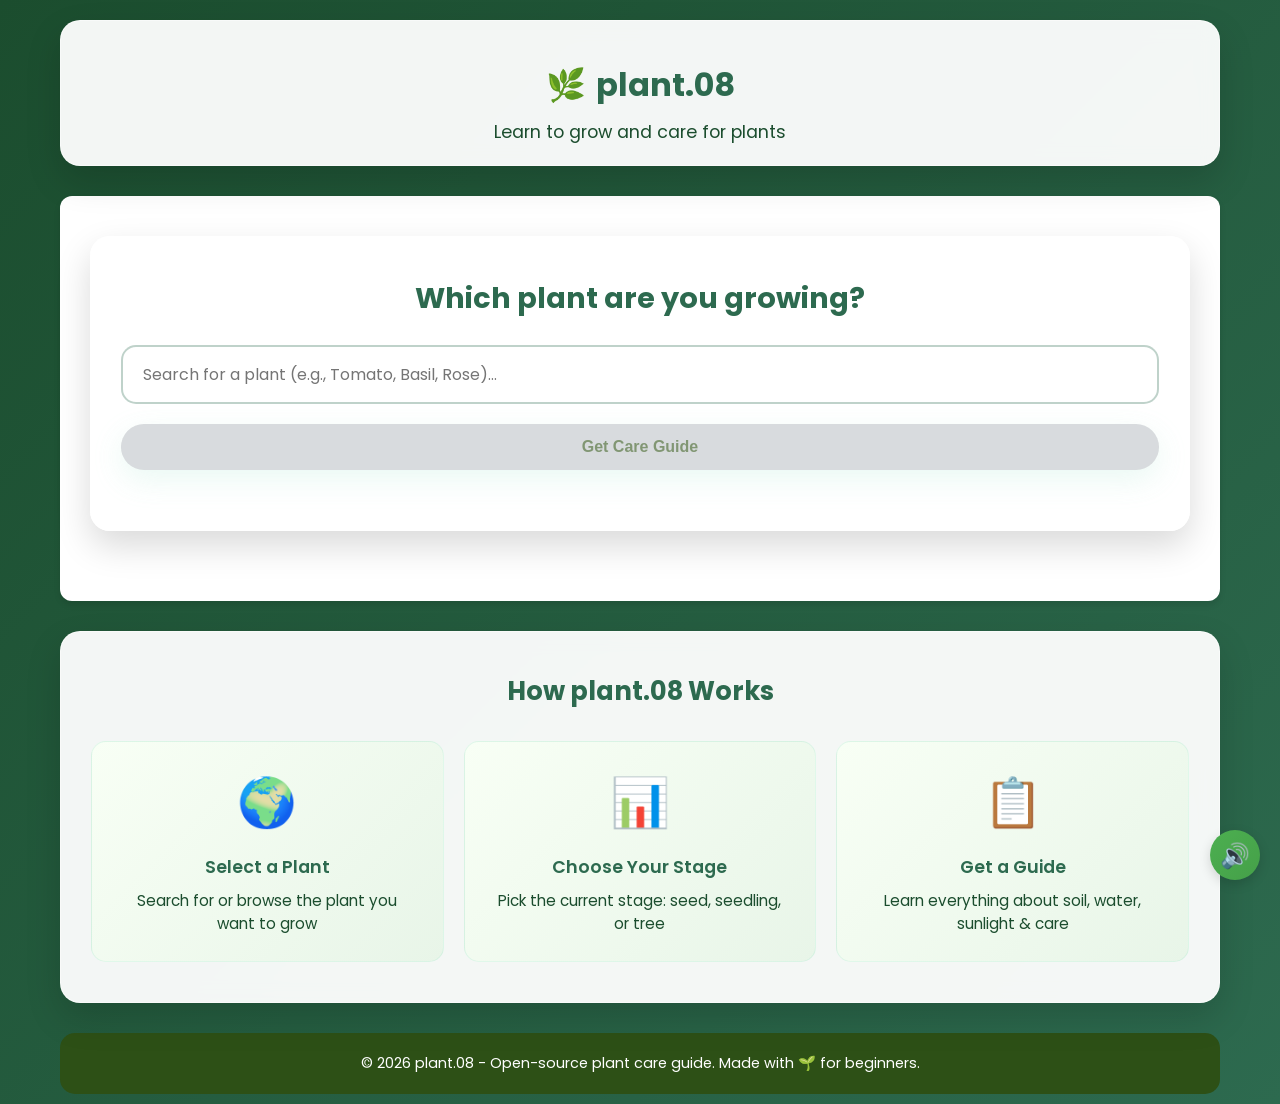
==== browse.html @ 8ceff5a7 "added favicon" ====
<!DOCTYPE html>
<html lang="en">
<head>
    <meta charset="UTF-8">
    <meta name="viewport" content="width=device-width, initial-scale=1.0">
    <title>plant.08 - Learn Plant Care</title>
    <link rel="stylesheet" href="CSS/style.css">
    <link rel="icon" href="plant-08_logo-removebg-preview.png" type="image/x-icon">
    <link href="https://fonts.googleapis.com/css2?family=Poppins:wght@300;400;600;700&display=swap" rel="stylesheet">
</head>
<body>
    <div class="container">
        <!-- Header -->
        <header class="header">
            <div class="logo">
                <div style="font-size: 32px;">🌿</div>
                <span>plant.08</span>
            </div>
            <p class="tagline">Learn to grow and care for plants</p>
        </header>

        <!-- Main Content -->
        <main class="main-content">
            <!-- Search Section -->
            <section class="search-section">
                <h2>Which plant are you growing?</h2>
                
                <!-- Plant Input with Autocomplete -->
                <div class="search-container">
                    <input 
                        type="text" 
                        id="plantSearch" 
                        class="search-input" 
                        placeholder="Search for a plant (e.g., Tomato, Basil, Rose)..."
                        autocomplete="off"
                    >
                    <div id="searchSuggestions" class="search-suggestions"></div>
                </div>

                <!-- Search Button -->
                <button id="selectPlantBtn" class="btn btn-primary" disabled>
                    Get Care Guide
                </button>
            </section>

            <!-- Divider -->
        </main>

        <!-- Features Section -->
        <section class="features">
            <h3>How plant.08 Works</h3>
            <div class="features-grid">
                <div class="feature-card">
                    <div class="feature-icon">🌍</div>
                    <h4>Select a Plant</h4>
                    <p>Search for or browse the plant you want to grow</p>
                </div>
                <div class="feature-card">
                    <div class="feature-icon">📊</div>
                    <h4>Choose Your Stage</h4>
                    <p>Pick the current stage: seed, seedling, or tree</p>
                </div>
                <div class="feature-card">
                    <div class="feature-icon">📋</div>
                    <h4>Get a Guide</h4>
                    <p>Learn everything about soil, water, sunlight & care</p>
                </div>
            </div>
        </section>

        <!-- Footer -->
        <footer class="footer">
            <p>&copy; 2026 plant.08 - Open-source plant care guide. Made with 🌱 for beginners.</p>
        </footer>
    </div>

    <!-- Scripts -->
    <script src="JS/guide-data.js"></script>
    <script src="JS/script.js"></script>
    
    <!-- Sound Effects -->
    <script src="JS/soundManager.js"></script>
</body>
</html>
---- CSS/style.css ----
/* === Global Styles === */
/* === Unified Design Style CSS File ==*/
* {
    margin: 0;
    padding: 0;
    box-sizing: border-box;
}

body {
    font-family: 'Poppins', sans-serif;
    background: linear-gradient(135deg, #1b4d2e 0%, #2d6a4f 100%);
    min-height: 100vh;
    color: #333;
    overflow-x: hidden;
}

.container {
    max-width: 1200px;
    margin: 0 auto;
    padding: 0 20px;
    display: flex;
    flex-direction: column;
    min-height: 100vh;
}

/* === Header === */
.header {
    text-align: center;
    padding: 40px 20px 20px;
    background: rgba(255, 255, 255, 0.95);
    border-radius: 20px;
    box-shadow: 0 15px 35px rgba(0, 0, 0, 0.15);
    margin-bottom: 30px;
    margin-top: 20px;
    backdrop-filter: blur(10px);
    border: 1px solid rgba(255, 255, 255, 0.5);
}

.logo {
    font-size: 2rem;
    color: #2d6a4f;
    margin-bottom: 10px;
    font-weight: 700;
    display: flex;
    align-items: center;
    justify-content: center;
    gap: 10px;
}

.tagline {
    font-size: 1.1em;
    color: #1b4d2e;
    font-weight: 400;
}

/* === Main Content === */
.main-content {
    flex: 1;
    background: white;
    border-radius: 12px;
    padding: 40px 30px;
    box-shadow: 0 4px 6px rgba(0, 0, 0, 0.1);
    margin-bottom: 30px;
}

/* === Search Section === */
.search-section {
    background: rgba(255, 255, 255, 0.95);
    border-radius: 20px;
    padding: 40px 30px;
    box-shadow: 0 15px 35px rgba(0, 0, 0, 0.15);
    margin-bottom: 30px;
    backdrop-filter: blur(10px);
    border: 1px solid rgba(255, 255, 255, 0.5);
}

.search-section h2 {
    font-size: 1.8em;
    color: #2d6a4f;
    margin-bottom: 25px;
    text-align: center;
    font-weight: 700;
}

.search-container {
    position: relative;
    margin-bottom: 20px;
}

.search-input {
    width: 100%;
    padding: 15px 20px;
    font-size: 1em;
    border: 2px solid rgba(45, 106, 79, 0.3);
    border-radius: 15px;
    transition: all 0.3s ease;
    background: white;
    font-family: 'Poppins', sans-serif;
}

.search-input:focus {
    outline: none;
    border-color: #2d6a4f;
    background: white;
    box-shadow: 0 0 0 3px rgba(45, 106, 79, 0.1);
}

/* === Search Suggestions === */
.search-suggestions {
    position: absolute;
    top: 100%;
    left: 0;
    right: 0;
    background: white;
    border: 1px solid rgba(45, 106, 79, 0.2);
    border-top: none;
    border-radius: 0 0 15px 15px;
    max-height: 300px;
    overflow-y: auto;
    display: none;
    z-index: 10;
    box-shadow: 0 10px 25px rgba(0, 0, 0, 0.1);
}

.search-suggestions.active {
    display: block;
}

.suggestion-item {
    padding: 12px 20px;
    cursor: pointer;
    border-bottom: 1px solid #f0f0f0;
    transition: all 0.2s;
    color: #555;
}

.suggestion-item:hover {
    background-color: linear-gradient(135deg, #f8fff5 0%, #e8f5e8 100%);
    color: #2d6a4f;
    padding-left: 25px;
}

.suggestion-item:last-child {
    border-bottom: none;
}

/* === Buttons === */
.btn {
    padding: 14px 36px;
    font-size: 1rem;
    border: none;
    border-radius: 50px;
    cursor: pointer;
    transition: all 0.3s ease;
    font-weight: 600;
    text-decoration: none;
    display: inline-block;
    text-align: center;
}

.btn-primary {
    background: linear-gradient(45deg, #a8e6cf, #dcedc1);
    color: #2d5016;
    width: 100%;
    margin-bottom: 20px;
    box-shadow: 0 10px 30px rgba(168, 230, 207, 0.4);
}

.btn-primary:hover:not(:disabled) {
    transform: translateY(-5px);
    box-shadow: 0 20px 40px rgba(168, 230, 207, 0.6);
}

.btn-primary:disabled {
    background: #bdc3c7;
    cursor: not-allowed;
    opacity: 0.6;
}

.btn-secondary {
    background: linear-gradient(45deg, #2d6a4f, #1b4d2e);
    color: white;
    width: 100%;
    border: 2px solid transparent;
    padding: 25px 0;
    box-shadow: 0 10px 30px rgba(45, 106, 79, 0.3);
}

.btn-secondary:hover {
    transform: translateY(-3px);
    box-shadow: 0 15px 40px rgba(45, 106, 79, 0.5);
}

/* === Divider === */
.divider {
    text-align: center;
    margin: 30px 0;
    position: relative;
    color: rgba(255, 255, 255, 0.6);
    font-weight: 600;
}

.divider::before,
.divider::after {
    content: '';
    position: absolute;
    top: 50%;
    width: 35%;
    height: 1px;
    background: rgba(255, 255, 255, 0.3);
}

.divider::before {
    left: 0;
}

.divider::after {
    right: 0;
}

/* === Explore Section === */
.explore-section {
    background: rgba(255, 255, 255, 0.95);
    border-radius: 20px;
    padding: 40px 30px;
    box-shadow: 0 15px 35px rgba(0, 0, 0, 0.15);
    margin-bottom: 30px;
    backdrop-filter: blur(10px);
    border: 1px solid rgba(255, 255, 255, 0.5);
}

.explore-section h2 {
    font-size: 1.8em;
    color: #2d6a4f;
    margin-bottom: 12px;
    font-weight: 700;
}

.explore-section p {
    font-size: 1em;
    color: #1b4d2e;
    margin-bottom: 20px;
    font-weight: 400;
}

/* === Features Section === */
.features {
    background: rgba(255, 255, 255, 0.95);
    border-radius: 20px;
    padding: 40px 30px;
    box-shadow: 0 15px 35px rgba(0, 0, 0, 0.15);
    margin-bottom: 30px;
    backdrop-filter: blur(10px);
    border: 1px solid rgba(255, 255, 255, 0.5);
}

.features h3 {
    font-size: 1.6em;
    color: #2d6a4f;
    text-align: center;
    margin-bottom: 30px;
    font-weight: 700;
}

.features-grid {
    display: grid;
    grid-template-columns: repeat(auto-fit, minmax(220px, 1fr));
    gap: 20px;
}

.feature-card {
    background: linear-gradient(135deg, #f8fff5 0%, #e8f5e8 100%);
    padding: 25px;
    border-radius: 15px;
    text-align: center;
    border: 1px solid rgba(168, 230, 207, 0.3);
    transition: all 0.3s ease;
}

.feature-card:hover {
    transform: translateY(-5px);
    box-shadow: 0 10px 30px rgba(82, 183, 136, 0.2);
    border-color: #52b788;
}

.feature-icon {
    font-size: 3em;
    margin-bottom: 15px;
}

.feature-card h4 {
    font-size: 1.1em;
    color: #2d6a4f;
    margin-bottom: 10px;
    font-weight: 600;
}

.feature-card p {
    font-size: 0.95em;
    color: #1b4d2e;
    line-height: 1.5;
}

/* === Footer === */
.footer {
    text-align: center;
    padding: 20px;
    color: white;
    font-size: 0.9em;
    margin-top: auto;
    background: #2d5016;
    border-radius: 15px;
    margin-bottom: 10px;
}

/* === Responsive Design === */
@media (max-width: 600px) {
    .main-content {
        padding: 25px 15px;
    }

    .logo {
        font-size: 2em;
    }

    .search-section h2,
    .explore-section h2,
    .features h3 {
        font-size: 1.4em;
    }

    .features-grid {
        grid-template-columns: 1fr;
    }

    .container {
        padding: 10px;
    }
} /* === Style CSS File End ===*/
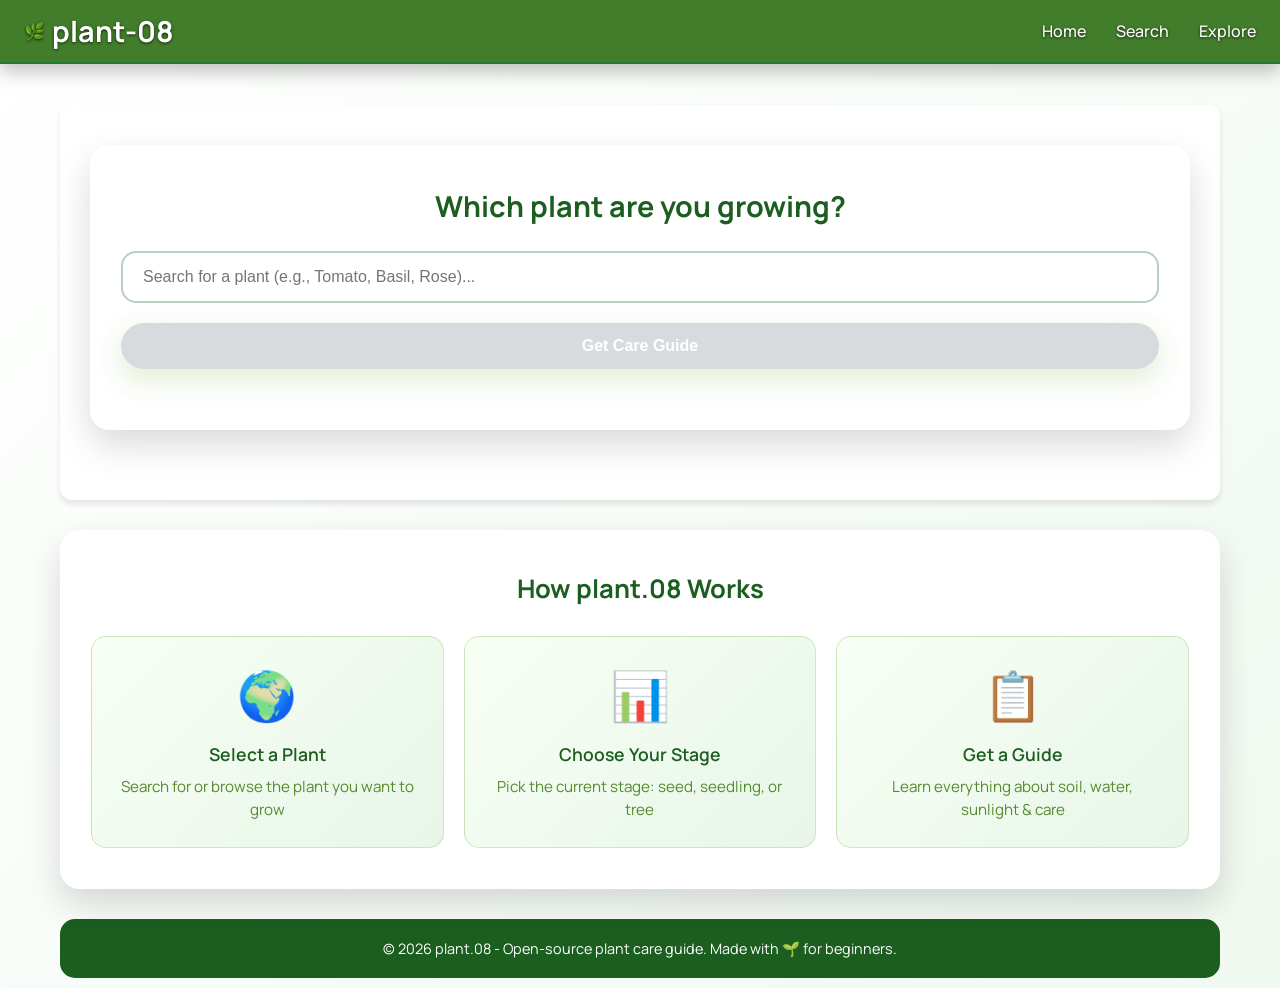
==== commit 88b2f95c: "added scroll header to all the pages" ====
--- a/browse.html
+++ b/browse.html
@@ -5,18 +5,28 @@
     <meta name="viewport" content="width=device-width, initial-scale=1.0">
     <title>plant.08 - Learn Plant Care</title>
     <link rel="stylesheet" href="CSS/style.css">
+
+    <link href="https://fonts.googleapis.com/css2?family=Manrope:wght@300;400;500;600;700;800&display=swap" rel="stylesheet">
     <link rel="icon" href="plant-08_logo-removebg-preview.png" type="image/x-icon">
-    <link href="https://fonts.googleapis.com/css2?family=Poppins:wght@300;400;600;700&display=swap" rel="stylesheet">
 </head>
 <body>
     <div class="container">
         <!-- Header -->
         <header class="header">
             <div class="logo">
-                <div style="font-size: 32px;">🌿</div>
-                <span>plant.08</span>
+                <div class="leaf-icon">🌿</div>
+                <h1>plant-08</h1>
             </div>
-            <p class="tagline">Learn to grow and care for plants</p>
+            <nav class="nav">
+                <a href="index.html">Home</a>
+                <a href="browse.html">Search</a>
+                <a href="explore.html">Explore</a>
+            </nav>
+        </header>
+
+        <!-- Scroll Header -->
+        <header class="scroll-header">
+            <div class="scroll-left">Browse</div>
         </header>
 
         <!-- Main Content -->
@@ -77,8 +87,7 @@
     <!-- Scripts -->
     <script src="JS/guide-data.js"></script>
     <script src="JS/script.js"></script>
+    <script src="JS/browse.js"></script>
     
-    <!-- Sound Effects -->
-    <script src="JS/soundManager.js"></script>
 </body>
 </html>
--- a/CSS/style.css
+++ b/CSS/style.css
@@ -7,11 +7,12 @@
 }
 
 body {
-    font-family: 'Poppins', sans-serif;
-    background: linear-gradient(135deg, #1b4d2e 0%, #2d6a4f 100%);
+    font-family: 'Manrope', 'Poppins', sans-serif;
+    background: linear-gradient(135deg, #ffffff 0%, #f0f9f0 100%);
     min-height: 100vh;
-    color: #333;
+    color: #2C3E1F;
     overflow-x: hidden;
+    padding-top: 85px;
 }
 
 .container {
@@ -21,36 +22,125 @@
     display: flex;
     flex-direction: column;
     min-height: 100vh;
+    padding-top: 20px;
 }
 
 /* === Header === */
 .header {
-    text-align: center;
-    padding: 40px 20px 20px;
-    background: rgba(255, 255, 255, 0.95);
-    border-radius: 20px;
-    box-shadow: 0 15px 35px rgba(0, 0, 0, 0.15);
-    margin-bottom: 30px;
-    margin-top: 20px;
+    position: fixed;
+    top: 0;
+    left: 0;
+    width: 100%;
+    z-index: 2000;
+    padding: 10.8px 24px;
+    background: #427D2B;
+    color: #ffffff;
+    border-radius: 0;
+    box-shadow: 0 8px 18px rgba(0, 0, 0, 0.24);
+    text-shadow: 0 1px 3px rgba(0,0,0,0.7);
+    margin-bottom: 0;
+    margin-top: 0;
     backdrop-filter: blur(10px);
-    border: 1px solid rgba(255, 255, 255, 0.5);
+    border-bottom: 2px solid #0276447b;
+    display: flex;
+    justify-content: space-between;
+    align-items: center;
+    min-height: 48px;
 }
 
 .logo {
-    font-size: 2rem;
-    color: #2d6a4f;
-    margin-bottom: 10px;
+    font-size: 0.9rem;
+    color: #ffffff;
+    margin-bottom: 0;
     font-weight: 700;
     display: flex;
     align-items: center;
-    justify-content: center;
-    gap: 10px;
+    justify-content: flex-start;
+    gap: 7.2px;
+}
+
+.logo h1 {
+    margin: 0;
+    padding: 0;
+    color: #ffffff;
+}
+
+.nav {
+    display: flex;
+    gap: 30px;
+    align-items: center;
+}
+
+.nav a {
+    color: #ffffff;
+    text-decoration: none;
+    font-weight: 500;
+    transition: all 0.3s ease;
+    position: relative;
+    font-size: 1rem;
+}
+
+.nav a:hover {
+    color: #a8e6cf;
+    transform: translateY(-2px);
+}
+
+.nav a::after {
+    content: '';
+    position: absolute;
+    width: 0;
+    height: 2px;
+    bottom: -5px;
+    left: 0;
+    background: #a8e6cf;
+    transition: width 0.3s ease;
+}
+
+.nav a:hover::after {
+    width: 100%;
+}
+
+.leaf-icon {
+    font-size: 16.8px;
 }
 
 .tagline {
     font-size: 1.1em;
-    color: #1b4d2e;
+    color: #ffffff;
     font-weight: 400;
+}
+
+
+/* === Scroll Header === */
+.scroll-header {
+    position: fixed;
+    top: 0;
+    left: 0;
+    width: 100%;
+    padding: 10px 20px;
+    background: rgba(255, 255, 255, 0.7);
+    color: #1b5e20;
+    backdrop-filter: blur(10px);
+    -webkit-backdrop-filter: blur(10px);
+    z-index: 1000;
+    opacity: 0;
+    transform: translateY(-100%);
+    transition: all 0.3s ease;
+    display: flex;
+    justify-content: space-between;
+    align-items: center;
+    box-shadow: 0 2px 10px rgba(0, 0, 0, 0.1);
+}
+
+.scroll-header.visible {
+    opacity: 1;
+    transform: translateY(0);
+}
+
+.scroll-left, .scroll-right, .scroll-header h1 {
+    font-size: 1.5em;
+    font-weight: 700;
+    color: #1b5e20;
 }
 
 /* === Main Content === */
@@ -76,7 +166,7 @@
 
 .search-section h2 {
     font-size: 1.8em;
-    color: #2d6a4f;
+    color: #1B5E20;
     margin-bottom: 25px;
     text-align: center;
     font-weight: 700;
@@ -91,7 +181,7 @@
     width: 100%;
     padding: 15px 20px;
     font-size: 1em;
-    border: 2px solid rgba(45, 106, 79, 0.3);
+    border: 2px solid rgba(27, 94, 32, 0.3);
     border-radius: 15px;
     transition: all 0.3s ease;
     background: white;
@@ -100,9 +190,9 @@
 
 .search-input:focus {
     outline: none;
-    border-color: #2d6a4f;
+    border-color: #1B5E20;
     background: white;
-    box-shadow: 0 0 0 3px rgba(45, 106, 79, 0.1);
+    box-shadow: 0 0 0 3px rgba(27, 94, 32, 0.1);
 }
 
 /* === Search Suggestions === */
@@ -112,7 +202,7 @@
     left: 0;
     right: 0;
     background: white;
-    border: 1px solid rgba(45, 106, 79, 0.2);
+    border: 1px solid rgba(27, 94, 32, 0.2);
     border-top: none;
     border-radius: 0 0 15px 15px;
     max-height: 300px;
@@ -136,7 +226,7 @@
 
 .suggestion-item:hover {
     background-color: linear-gradient(135deg, #f8fff5 0%, #e8f5e8 100%);
-    color: #2d6a4f;
+    color: #558B2F;
     padding-left: 25px;
 }
 
@@ -159,16 +249,16 @@
 }
 
 .btn-primary {
-    background: linear-gradient(45deg, #a8e6cf, #dcedc1);
-    color: #2d5016;
+    background: linear-gradient(45deg, #7CB342, #558B2F);
+    color: white;
     width: 100%;
     margin-bottom: 20px;
-    box-shadow: 0 10px 30px rgba(168, 230, 207, 0.4);
+    box-shadow: 0 10px 30px rgba(123, 179, 66, 0.4);
 }
 
 .btn-primary:hover:not(:disabled) {
     transform: translateY(-5px);
-    box-shadow: 0 20px 40px rgba(168, 230, 207, 0.6);
+    box-shadow: 0 20px 40px rgba(123, 179, 66, 0.6);
 }
 
 .btn-primary:disabled {
@@ -178,17 +268,17 @@
 }
 
 .btn-secondary {
-    background: linear-gradient(45deg, #2d6a4f, #1b4d2e);
+    background: linear-gradient(45deg, #558B2F, #1B5E20);
     color: white;
     width: 100%;
     border: 2px solid transparent;
     padding: 25px 0;
-    box-shadow: 0 10px 30px rgba(45, 106, 79, 0.3);
+    box-shadow: 0 10px 30px rgba(27, 94, 32, 0.3);
 }
 
 .btn-secondary:hover {
     transform: translateY(-3px);
-    box-shadow: 0 15px 40px rgba(45, 106, 79, 0.5);
+    box-shadow: 0 15px 40px rgba(27, 94, 32, 0.5);
 }
 
 /* === Divider === */
@@ -231,14 +321,14 @@
 
 .explore-section h2 {
     font-size: 1.8em;
-    color: #2d6a4f;
+    color: #1B5E20;
     margin-bottom: 12px;
     font-weight: 700;
 }
 
 .explore-section p {
     font-size: 1em;
-    color: #1b4d2e;
+    color: #558B2F;
     margin-bottom: 20px;
     font-weight: 400;
 }
@@ -256,7 +346,7 @@
 
 .features h3 {
     font-size: 1.6em;
-    color: #2d6a4f;
+    color: #1B5E20;
     text-align: center;
     margin-bottom: 30px;
     font-weight: 700;
@@ -273,14 +363,14 @@
     padding: 25px;
     border-radius: 15px;
     text-align: center;
-    border: 1px solid rgba(168, 230, 207, 0.3);
+    border: 1px solid rgba(123, 179, 66, 0.3);
     transition: all 0.3s ease;
 }
 
 .feature-card:hover {
     transform: translateY(-5px);
-    box-shadow: 0 10px 30px rgba(82, 183, 136, 0.2);
-    border-color: #52b788;
+    box-shadow: 0 10px 30px rgba(123, 179, 66, 0.2);
+    border-color: #7CB342;
 }
 
 .feature-icon {
@@ -290,14 +380,14 @@
 
 .feature-card h4 {
     font-size: 1.1em;
-    color: #2d6a4f;
+    color: #1B5E20;
     margin-bottom: 10px;
     font-weight: 600;
 }
 
 .feature-card p {
     font-size: 0.95em;
-    color: #1b4d2e;
+    color: #558B2F;
     line-height: 1.5;
 }
 
@@ -308,32 +398,256 @@
     color: white;
     font-size: 0.9em;
     margin-top: auto;
-    background: #2d5016;
+    background: #1B5E20;
     border-radius: 15px;
     margin-bottom: 10px;
 }
 
 /* === Responsive Design === */
-@media (max-width: 600px) {
+@media (max-width: 768px) {
+    .container {
+        padding: 0 15px;
+        margin: 0 auto;
+    }
+
+    .header {
+        padding: 12px 9px;
+        margin: 9px 0;
+        text-align: center;
+    }
+
+    .logo {
+        font-size: 1.08rem;
+        margin-bottom: 4.8px;
+    }
+
+    .tagline {
+        font-size: 0.6em;
+    }
+
     .main-content {
-        padding: 25px 15px;
+        padding: 25px 20px;
+        margin-bottom: 20px;
+    }
+
+    .search-section {
+        padding: 25px 20px;
+        margin-bottom: 20px;
+    }
+
+    .search-section h2 {
+        font-size: 1.5em;
+        margin-bottom: 20px;
+    }
+
+    .search-container {
+        margin-bottom: 15px;
+    }
+
+    .search-input {
+        padding: 12px 18px;
+        font-size: 0.95em;
+    }
+
+    .search-suggestions {
+        max-height: 250px;
+    }
+
+    .suggestion-item {
+        padding: 10px 18px;
+        font-size: 0.9em;
+    }
+
+    .btn {
+        padding: 12px 30px;
+        font-size: 0.95em;
+    }
+
+    .btn-primary,
+    .btn-secondary {
+        width: 100%;
+        margin-bottom: 15px;
+    }
+
+    .divider {
+        font-size: 0.9em;
+        margin: 25px 0;
+    }
+
+    .divider::before,
+    .divider::after {
+        width: 30%;
+    }
+
+    .explore-section {
+        padding: 25px 20px;
+        margin-bottom: 20px;
+    }
+
+    .explore-section h2 {
+        font-size: 1.5em;
+        margin-bottom: 10px;
+    }
+
+    .explore-section p {
+        font-size: 0.95em;
+        margin-bottom: 15px;
+    }
+
+    .features {
+        padding: 25px 20px;
+        margin-bottom: 20px;
+    }
+
+    .features h3 {
+        font-size: 1.4em;
+        margin-bottom: 20px;
+    }
+
+    .features-grid {
+        grid-template-columns: 1fr;
+        gap: 15px;
+    }
+
+    .feature-card {
+        padding: 20px;
+    }
+
+    .feature-icon {
+        font-size: 2.5em;
+        margin-bottom: 12px;
+    }
+
+    .feature-card h4 {
+        font-size: 1em;
+        margin-bottom: 8px;
+    }
+
+    .feature-card p {
+        font-size: 0.9em;
+    }
+
+    .footer {
+        padding: 15px;
+        font-size: 0.85em;
+        margin-bottom: 5px;
+    }
+}
+
+@media (max-width: 480px) {
+    .container {
+        padding: 0 10px;
+    }
+
+    .header {
+        padding: 9px 6px;
+        margin: 6px 0;
     }
 
     .logo {
-        font-size: 2em;
+        font-size: 0.96rem;
+    }
+
+    .tagline {
+        font-size: 0.54em;
+    }
+
+    .main-content,
+    .search-section,
+    .explore-section,
+    .features {
+        padding: 20px 15px;
+        border-radius: 15px;
     }
 
     .search-section h2,
     .explore-section h2,
     .features h3 {
-        font-size: 1.4em;
-    }
-
-    .features-grid {
-        grid-template-columns: 1fr;
-    }
-
+        font-size: 1.3em;
+    }
+
+    .search-input {
+        padding: 10px 15px;
+        font-size: 0.9em;
+    }
+
+    .btn {
+        padding: 10px 25px;
+        font-size: 0.9em;
+    }
+
+    .feature-card {
+        padding: 15px;
+    }
+
+    .feature-icon {
+        font-size: 2em;
+    }
+
+/* === Mobile Enhancements === */
+/* Touch-friendly interactions */
+@media (max-width: 768px) {
+    * {
+        -webkit-tap-highlight-color: rgba(82, 183, 136, 0.1);
+    }
+
+    /* Improve button touch targets */
+    .btn, .btn-primary, .btn-secondary, .plant-btn, .btn-stage, .cta-primary, .cta-secondary {
+        min-height: 44px;
+        min-width: 44px;
+        display: flex;
+        align-items: center;
+        justify-content: center;
+    }
+
+    /* Better text selection on mobile */
+    body {
+        -webkit-text-size-adjust: 100%;
+        -ms-text-size-adjust: 100%;
+    }
+
+    /* Prevent horizontal scroll */
+    html, body {
+        overflow-x: hidden;
+        width: 100%;
+    }
+
+    /* Improve form inputs */
+    input, select, textarea {
+        font-size: 16px; /* Prevents zoom on iOS */
+    }
+
+    /* Better spacing for mobile */
     .container {
-        padding: 10px;
-    }
-} /* === Style CSS File End ===*/+        padding-left: 15px;
+        padding-right: 15px;
+    }
+}
+
+/* Additional mobile optimizations */
+@media (max-width: 480px) {
+    /* Reduce motion for better performance on low-end devices */
+    *, *::before, *::after {
+        animation-duration: 0.2s !important;
+        animation-delay: 0s !important;
+        transition-duration: 0.2s !important;
+    }
+
+    /* Optimize for small screens */
+    .container {
+        padding-left: 10px;
+        padding-right: 10px;
+    }
+
+    /* Better readability */
+    body {
+        font-size: 14px;
+        line-height: 1.5;
+    }
+
+    /* Optimize images and icons */
+    .feature-icon, .care-icon, .stage-icon, .plant-icon {
+        image-rendering: -webkit-optimize-contrast;
+    }
+} 
+}
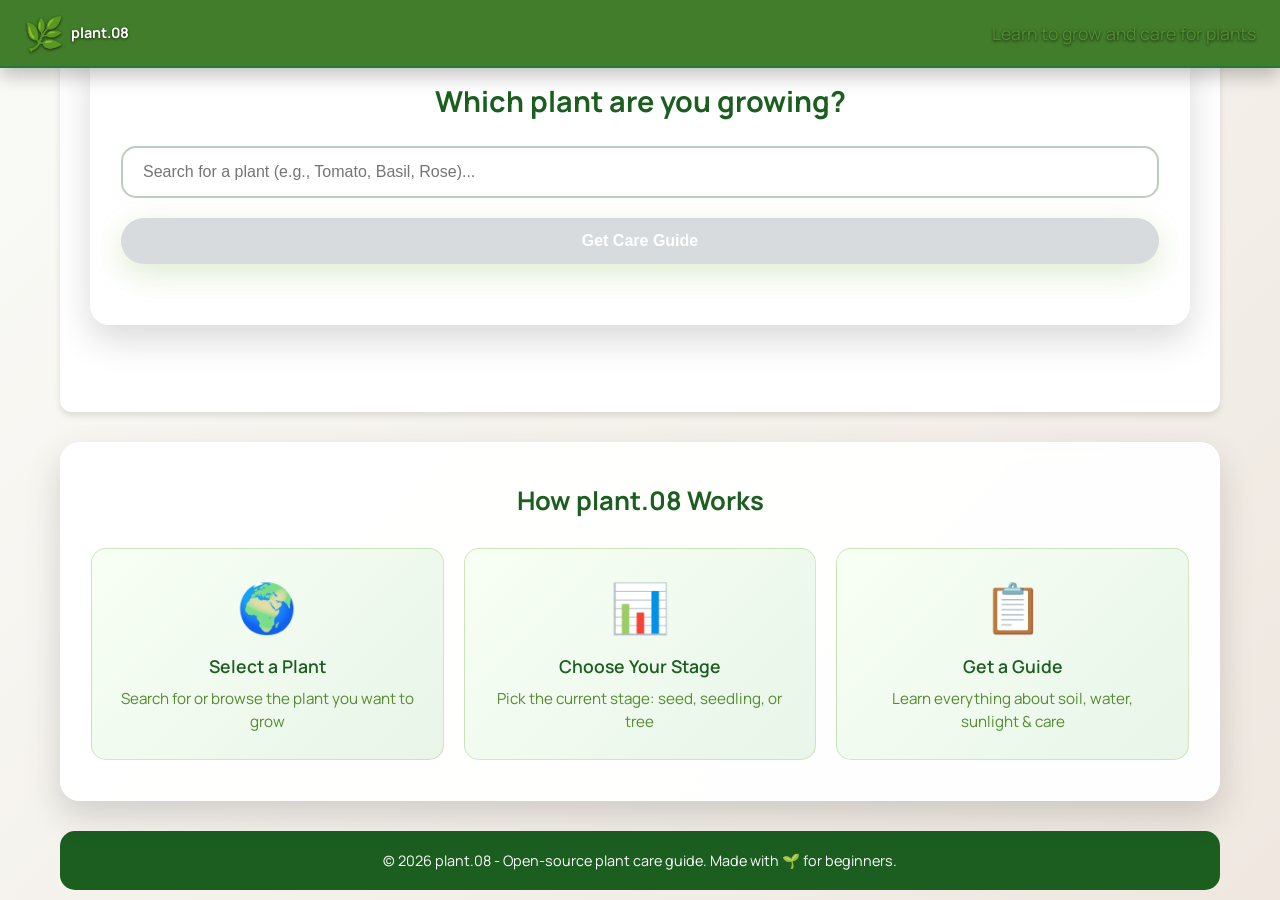
==== commit 89a57a97: "fixed different fonts error" ====
--- a/browse.html
+++ b/browse.html
@@ -5,23 +5,18 @@
     <meta name="viewport" content="width=device-width, initial-scale=1.0">
     <title>plant.08 - Learn Plant Care</title>
     <link rel="stylesheet" href="CSS/style.css">
-
-    <link href="https://fonts.googleapis.com/css2?family=Manrope:wght@300;400;500;600;700;800&display=swap" rel="stylesheet">
-    <link rel="icon" href="plant-08_logo-removebg-preview.png" type="image/x-icon">
+    <link href="https://fonts.googleapis.com/css2?family=Manrope:wght@300;400;500;600;700;800&family=Playfair+Display:wght@400;700&display=swap" rel="stylesheet">
+    <!-- <link href="https://fonts.googleapis.com/css2?family=Poppins:wght@300;400;600;700&family=Playfair+Display:wght@700&display=swap" rel="stylesheet"> -->
 </head>
 <body>
     <div class="container">
         <!-- Header -->
         <header class="header">
             <div class="logo">
-                <div class="leaf-icon">🌿</div>
-                <h1>plant-08</h1>
+                <div style="font-size: 32px;">🌿</div>
+                <span>plant.08</span>
             </div>
-            <nav class="nav">
-                <a href="index.html">Home</a>
-                <a href="browse.html">Search</a>
-                <a href="explore.html">Explore</a>
-            </nav>
+            <p class="tagline">Learn to grow and care for plants</p>
         </header>
 
         <!-- Scroll Header -->
--- a/CSS/style.css
+++ b/CSS/style.css
@@ -7,12 +7,11 @@
 }
 
 body {
-    font-family: 'Manrope', 'Poppins', sans-serif;
-    background: linear-gradient(135deg, #ffffff 0%, #f0f9f0 100%);
+    font-family: 'Manrope', sans-serif;
+    background: linear-gradient(135deg, #FAFBF7 0%, #EFE7E0 100%);
     min-height: 100vh;
     color: #2C3E1F;
     overflow-x: hidden;
-    padding-top: 85px;
 }
 
 .container {
@@ -22,7 +21,6 @@
     display: flex;
     flex-direction: column;
     min-height: 100vh;
-    padding-top: 20px;
 }
 
 /* === Header === */
@@ -106,7 +104,7 @@
 
 .tagline {
     font-size: 1.1em;
-    color: #ffffff;
+    color: #558B2F;
     font-weight: 400;
 }
 
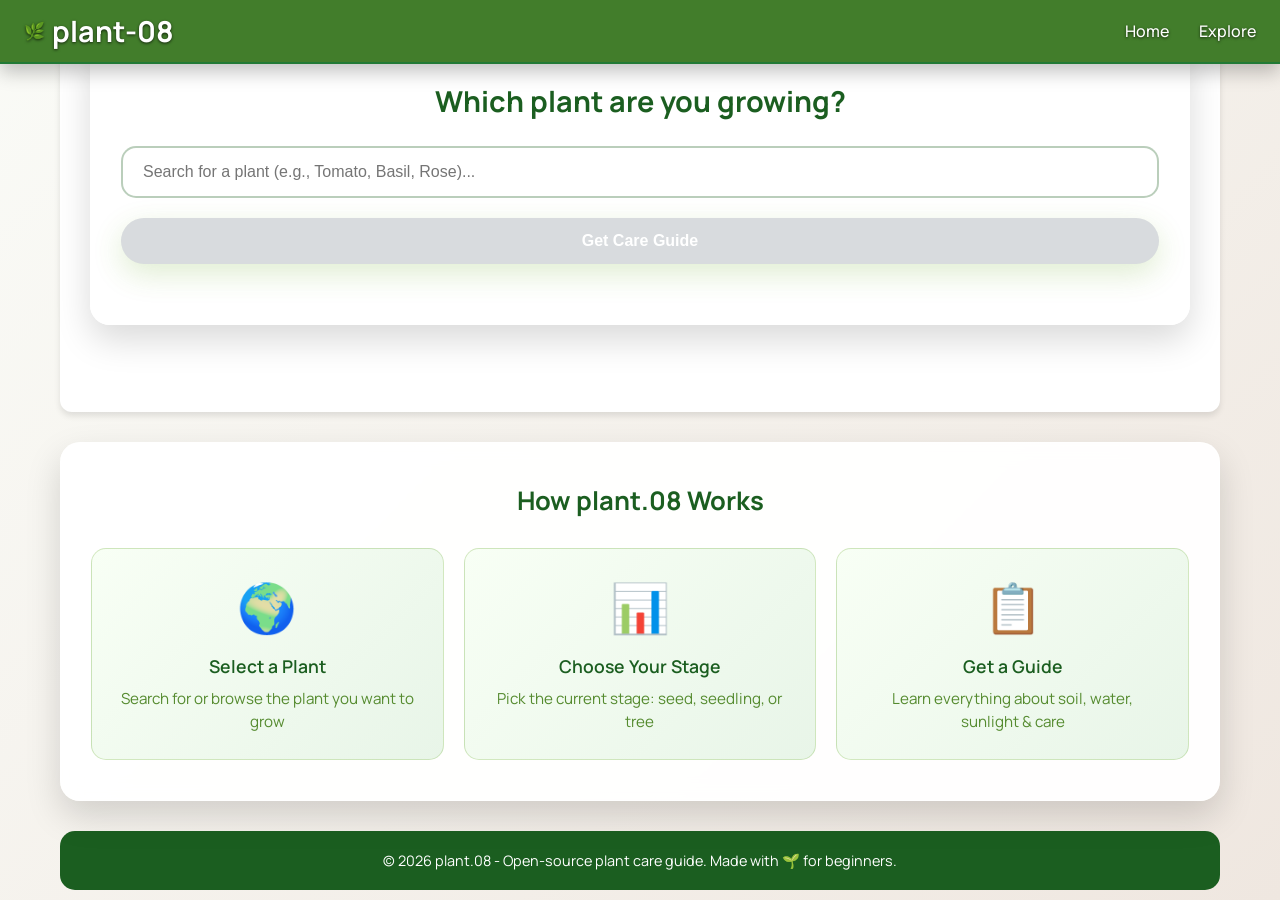
==== commit c36c56a9: "header bugs fixed" ====
--- a/browse.html
+++ b/browse.html
@@ -13,10 +13,14 @@
         <!-- Header -->
         <header class="header">
             <div class="logo">
-                <div style="font-size: 32px;">🌿</div>
-                <span>plant.08</span>
+                <div class="leaf-icon">🌿</div>
+                <h1>plant-08</h1>
             </div>
-            <p class="tagline">Learn to grow and care for plants</p>
+            <nav class="nav">
+                <a href="index.html">Home</a>
+                <!-- <a href="browse.html">Search</a> -->
+                <a href="explore.html">Explore</a>
+            </nav>
         </header>
 
         <!-- Scroll Header -->
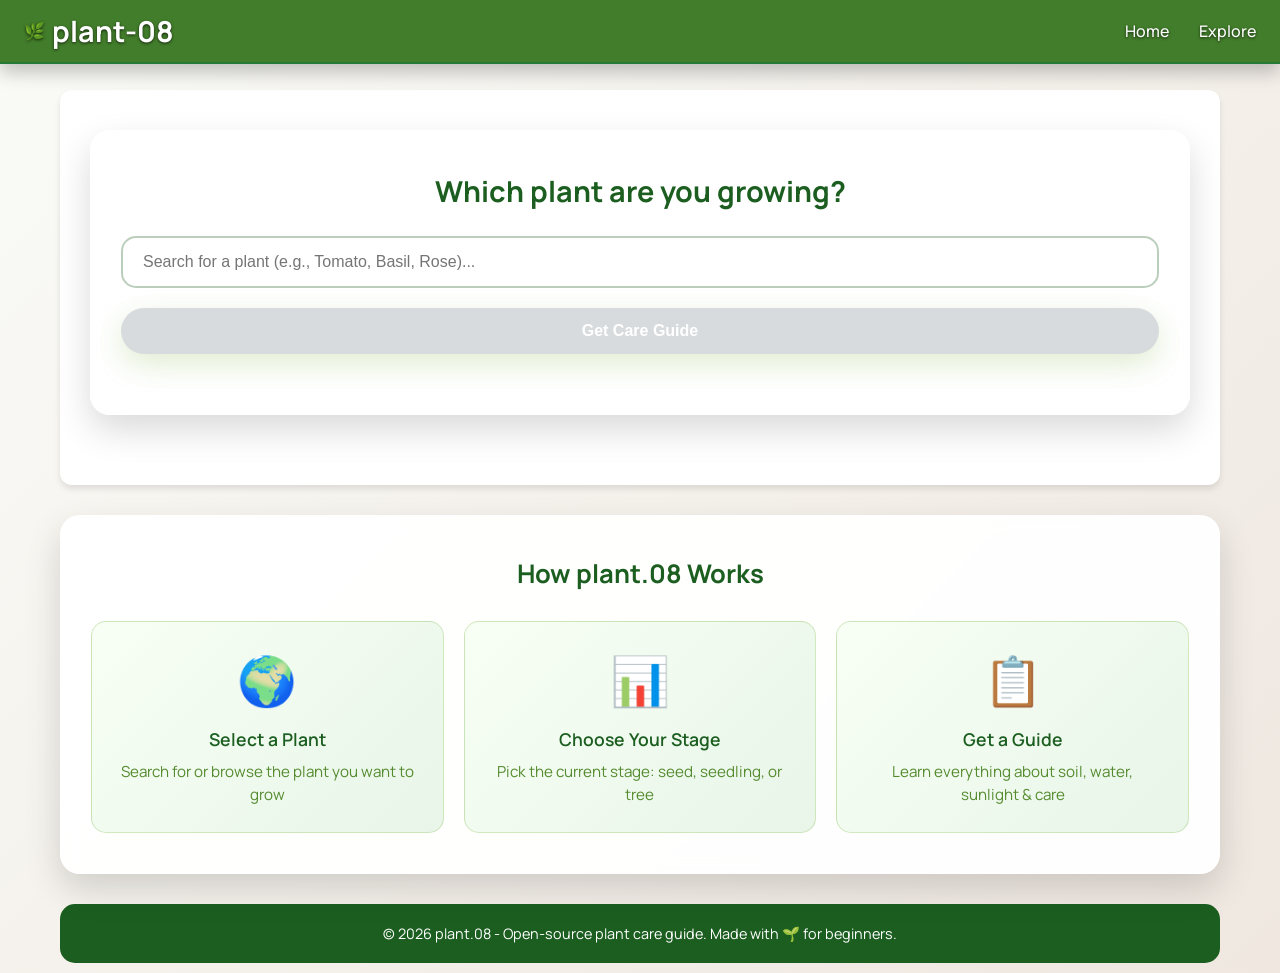
==== commit b4432710: "minor fixes" ====
--- a/browse.html
+++ b/browse.html
@@ -5,6 +5,7 @@
     <meta name="viewport" content="width=device-width, initial-scale=1.0">
     <title>plant.08 - Learn Plant Care</title>
     <link rel="stylesheet" href="CSS/style.css">
+    <link rel="icon" href="plant-08_logo-removebg-preview.png" type="image/x-icon">
     <link href="https://fonts.googleapis.com/css2?family=Manrope:wght@300;400;500;600;700;800&family=Playfair+Display:wght@400;700&display=swap" rel="stylesheet">
     <!-- <link href="https://fonts.googleapis.com/css2?family=Poppins:wght@300;400;600;700&family=Playfair+Display:wght@700&display=swap" rel="stylesheet"> -->
 </head>
--- a/CSS/style.css
+++ b/CSS/style.css
@@ -148,6 +148,7 @@
     border-radius: 12px;
     padding: 40px 30px;
     box-shadow: 0 4px 6px rgba(0, 0, 0, 0.1);
+    margin-top: 90px;
     margin-bottom: 30px;
 }
 
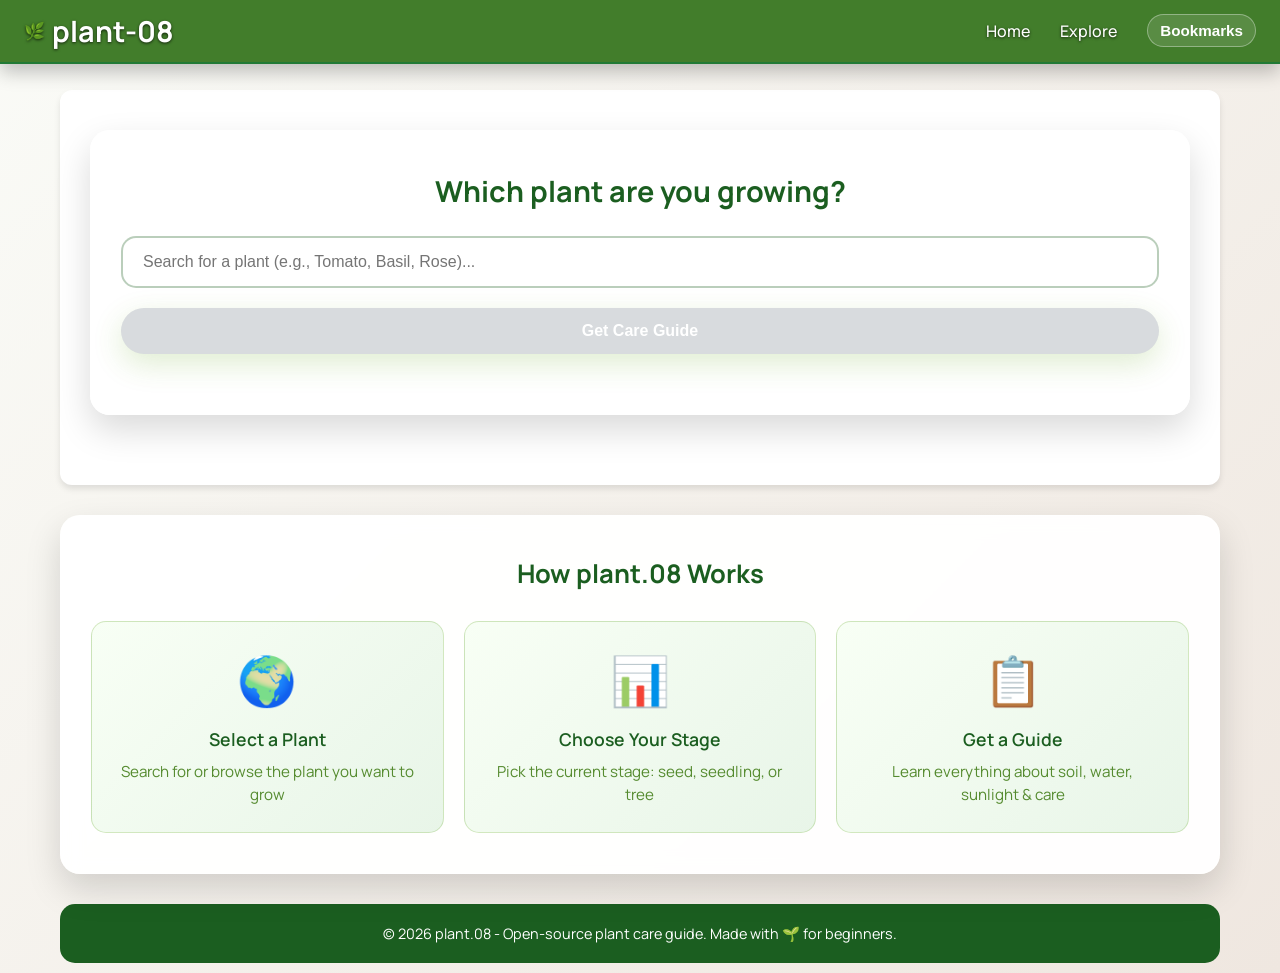
==== commit 4330c8c4: "Merge pull request #24 from vedansh-peepre/demo-day-task-1 Add bookmarks overlay and header access a" ====
--- a/browse.html
+++ b/browse.html
@@ -17,12 +17,17 @@
                 <div class="leaf-icon">🌿</div>
                 <h1>plant-08</h1>
             </div>
-            <nav class="nav">
-                <a href="index.html">Home</a>
-                <!-- <a href="browse.html">Search</a> -->
-                <a href="explore.html">Explore</a>
-            </nav>
-        </header>
+            <button class="nav-toggle" type="button" aria-label="Open navigation" aria-controls="primaryNav" aria-expanded="false">
+                <span class="nav-toggle-bar"></span>
+            </button>
+            <nav class="nav" id="primaryNav">
+                <a href="index.html">Home</a>
+                <!-- <a href="browse.html">Search</a> -->
+                <a href="explore.html">Explore</a>
+                <button class="bookmarks-open-btn" type="button">Bookmarks</button>
+            </nav>
+        </header>
+        <div class="nav-backdrop" data-nav-backdrop></div>
 
         <!-- Scroll Header -->
         <header class="scroll-header">
@@ -85,9 +90,11 @@
     </div>
 
     <!-- Scripts -->
-    <script src="JS/guide-data.js"></script>
-    <script src="JS/script.js"></script>
-    <script src="JS/browse.js"></script>
-    
-</body>
-</html>
+    <script src="JS/guide-data.js"></script>
+    <script src="JS/script.js"></script>
+    <script src="JS/browse.js"></script>
+    <script src="JS/bookmarks.js"></script>
+    <script src="JS/nav.js"></script>
+    
+</body>
+</html>
--- a/CSS/style.css
+++ b/CSS/style.css
@@ -69,10 +69,10 @@
     align-items: center;
 }
 
-.nav a {
-    color: #ffffff;
-    text-decoration: none;
-    font-weight: 500;
+.nav a {
+    color: #ffffff;
+    text-decoration: none;
+    font-weight: 500;
     transition: all 0.3s ease;
     position: relative;
     font-size: 1rem;
@@ -83,10 +83,10 @@
     transform: translateY(-2px);
 }
 
-.nav a::after {
-    content: '';
-    position: absolute;
-    width: 0;
+.nav a::after {
+    content: '';
+    position: absolute;
+    width: 0;
     height: 2px;
     bottom: -5px;
     left: 0;
@@ -94,13 +94,231 @@
     transition: width 0.3s ease;
 }
 
-.nav a:hover::after {
-    width: 100%;
-}
-
-.leaf-icon {
-    font-size: 16.8px;
-}
+.nav a:hover::after {
+    width: 100%;
+}
+
+.bookmarks-open-btn {
+    color: #ffffff;
+    background: rgba(255, 255, 255, 0.12);
+    border: 1px solid rgba(255, 255, 255, 0.35);
+    border-radius: 999px;
+    padding: 7px 12px;
+    font-weight: 600;
+    font-size: 0.95rem;
+    cursor: pointer;
+    transition: all 0.25s ease;
+}
+
+.bookmarks-open-btn:hover {
+    background: rgba(255, 255, 255, 0.2);
+    transform: translateY(-1px);
+}
+
+.scroll-header .bookmarks-open-btn-scroll {
+    margin-left: auto;
+    background: rgba(27, 94, 32, 0.12);
+    border-color: rgba(27, 94, 32, 0.25);
+    color: #1B5E20;
+}
+
+.page-bookmark-btn {
+    display: inline-flex;
+    align-items: center;
+    justify-content: center;
+    padding: 10px 16px;
+    border-radius: 999px;
+    border: 1px solid rgba(27, 94, 32, 0.35);
+    background: rgba(255, 255, 255, 0.9);
+    color: #1B5E20;
+    font-weight: 700;
+    font-size: 0.95rem;
+    font-family: 'Manrope', sans-serif;
+    cursor: pointer;
+    transition: all 0.2s ease;
+    margin-top: 14px;
+}
+
+.page-bookmark-btn:hover {
+    background: #e8f5e8;
+    transform: translateY(-1px);
+}
+
+.page-bookmark-btn.added {
+    background: #1B5E20;
+    color: #ffffff;
+    border-color: #1B5E20;
+}
+
+.hero-section .page-bookmark-btn {
+    display: flex;
+    margin: 14px auto 0;
+}
+
+.bookmarks-overlay {
+    position: fixed;
+    inset: 0;
+    background: rgba(0, 0, 0, 0.45);
+    display: none;
+    align-items: center;
+    justify-content: center;
+    z-index: 2600;
+    padding: 18px;
+}
+
+.bookmarks-overlay.visible {
+    display: flex;
+}
+
+.bookmarks-panel {
+    width: min(560px, 100%);
+    max-height: min(80vh, 680px);
+    overflow: auto;
+    background: #ffffff;
+    border-radius: 16px;
+    padding: 18px;
+    box-shadow: 0 24px 50px rgba(0, 0, 0, 0.25);
+}
+
+.bookmarks-header {
+    display: flex;
+    align-items: center;
+    justify-content: space-between;
+    margin-bottom: 14px;
+}
+
+.bookmarks-title {
+    color: #1B5E20;
+    font-size: 1.2rem;
+    font-weight: 800;
+}
+
+.bookmarks-close {
+    border: 1px solid #d9e7d3;
+    background: #f8fff5;
+    color: #1B5E20;
+    border-radius: 10px;
+    width: 36px;
+    height: 36px;
+    font-size: 1.15rem;
+    cursor: pointer;
+}
+
+.bookmarks-list {
+    list-style: none;
+    display: grid;
+    gap: 10px;
+}
+
+.bookmarks-item {
+    border: 1px solid #e1ebdb;
+    border-radius: 12px;
+    padding: 12px;
+    display: flex;
+    align-items: center;
+    justify-content: space-between;
+    gap: 10px;
+    background: #fbfef9;
+}
+
+.bookmarks-name {
+    font-weight: 700;
+    color: #1B5E20;
+}
+
+.bookmarks-actions {
+    display: flex;
+    gap: 8px;
+}
+
+.bookmark-link-btn,
+.bookmark-delete-btn {
+    border: 1px solid #d2e3cb;
+    border-radius: 9px;
+    background: #ffffff;
+    padding: 6px 10px;
+    font-size: 0.85rem;
+    font-weight: 700;
+    cursor: pointer;
+}
+
+.bookmark-link-btn {
+    color: #1B5E20;
+}
+
+.bookmark-delete-btn {
+    color: #8c2f2f;
+}
+
+.bookmarks-empty {
+    border: 1px dashed #c7d9bf;
+    border-radius: 12px;
+    padding: 16px;
+    text-align: center;
+    color: #4f6c43;
+    font-weight: 600;
+}
+
+.nav-toggle {
+    display: none;
+    align-items: center;
+    justify-content: center;
+    width: 40px;
+    height: 40px;
+    background: rgba(255, 255, 255, 0.12);
+    border: 1px solid rgba(255, 255, 255, 0.35);
+    border-radius: 10px;
+    cursor: pointer;
+    transition: transform 0.2s ease, background 0.2s ease;
+}
+
+.nav-toggle:hover {
+    transform: translateY(-1px);
+    background: rgba(255, 255, 255, 0.2);
+}
+
+.nav-toggle-bar {
+    display: block;
+    width: 20px;
+    height: 2px;
+    background: #ffffff;
+    border-radius: 999px;
+    position: relative;
+}
+
+.nav-toggle-bar::before,
+.nav-toggle-bar::after {
+    content: '';
+    position: absolute;
+    left: 0;
+    width: 20px;
+    height: 2px;
+    background: #ffffff;
+    border-radius: 999px;
+    transition: transform 0.2s ease;
+}
+
+.nav-toggle-bar::before {
+    top: -6px;
+}
+
+.nav-toggle-bar::after {
+    top: 6px;
+}
+
+.nav-backdrop {
+    position: fixed;
+    inset: 0;
+    background: rgba(11, 27, 16, 0.45);
+    opacity: 0;
+    pointer-events: none;
+    transition: opacity 0.2s ease;
+    z-index: 1500;
+}
+
+.leaf-icon {
+    font-size: 16.8px;
+}
 
 .tagline {
     font-size: 1.1em;
@@ -403,31 +621,32 @@
 }
 
 /* === Responsive Design === */
-@media (max-width: 768px) {
-    .container {
-        padding: 0 15px;
-        margin: 0 auto;
-    }
-
-    .header {
-        padding: 12px 9px;
-        margin: 9px 0;
-        text-align: center;
-    }
-
-    .logo {
-        font-size: 1.08rem;
-        margin-bottom: 4.8px;
-    }
+@media (max-width: 768px) {
+    .container {
+        padding: 0 15px;
+        margin: 0 auto;
+    }
+
+    .header {
+        padding: 10px 12px;
+        margin: 0;
+        text-align: left;
+    }
+
+    .logo {
+        font-size: 1.02rem;
+        margin-bottom: 0;
+    }
 
     .tagline {
         font-size: 0.6em;
     }
 
-    .main-content {
-        padding: 25px 20px;
-        margin-bottom: 20px;
-    }
+    .main-content {
+        padding: 25px 20px;
+        margin-top: 84px;
+        margin-bottom: 20px;
+    }
 
     .search-section {
         padding: 25px 20px;
@@ -526,22 +745,71 @@
         font-size: 0.9em;
     }
 
-    .footer {
-        padding: 15px;
-        font-size: 0.85em;
-        margin-bottom: 5px;
-    }
-}
-
-@media (max-width: 480px) {
-    .container {
-        padding: 0 10px;
-    }
-
-    .header {
-        padding: 9px 6px;
-        margin: 6px 0;
-    }
+    .footer {
+        padding: 15px;
+        font-size: 0.85em;
+        margin-bottom: 5px;
+    }
+
+    .nav-toggle {
+        display: flex;
+    }
+
+    .nav {
+        position: fixed;
+        top: 0;
+        right: -270px;
+        height: 100vh;
+        width: 270px;
+        flex-direction: column;
+        gap: 12px;
+        padding: 80px 20px 20px;
+        background: #1B5E20;
+        box-shadow: -16px 0 30px rgba(0, 0, 0, 0.25);
+        transition: right 0.25s ease;
+        z-index: 2100;
+    }
+
+    .nav a {
+        font-size: 1.05rem;
+        padding: 10px 12px;
+        border-radius: 10px;
+        background: rgba(255, 255, 255, 0.08);
+    }
+
+    .bookmarks-open-btn {
+        width: 100%;
+        border-radius: 10px;
+        text-align: left;
+        padding: 10px 12px;
+        background: rgba(255, 255, 255, 0.08);
+        border: 0;
+        font-size: 1.05rem;
+    }
+
+    .nav a::after {
+        display: none;
+    }
+
+    body.nav-open .nav {
+        right: 0;
+    }
+
+    body.nav-open .nav-backdrop {
+        opacity: 1;
+        pointer-events: auto;
+    }
+}
+
+@media (max-width: 480px) {
+    .container {
+        padding: 0 10px;
+    }
+
+    .header {
+        padding: 9px 10px;
+        margin: 0;
+    }
 
     .logo {
         font-size: 0.96rem;
@@ -551,13 +819,13 @@
         font-size: 0.54em;
     }
 
-    .main-content,
-    .search-section,
-    .explore-section,
-    .features {
-        padding: 20px 15px;
-        border-radius: 15px;
-    }
+    .main-content,
+    .search-section,
+    .explore-section,
+    .features {
+        padding: 20px 15px;
+        border-radius: 15px;
+    }
 
     .search-section h2,
     .explore-section h2,
@@ -575,78 +843,98 @@
         font-size: 0.9em;
     }
 
-    .feature-card {
-        padding: 15px;
-    }
-
-    .feature-icon {
-        font-size: 2em;
-    }
-
-/* === Mobile Enhancements === */
-/* Touch-friendly interactions */
-@media (max-width: 768px) {
-    * {
-        -webkit-tap-highlight-color: rgba(82, 183, 136, 0.1);
-    }
-
-    /* Improve button touch targets */
-    .btn, .btn-primary, .btn-secondary, .plant-btn, .btn-stage, .cta-primary, .cta-secondary {
-        min-height: 44px;
-        min-width: 44px;
-        display: flex;
-        align-items: center;
-        justify-content: center;
-    }
-
-    /* Better text selection on mobile */
-    body {
-        -webkit-text-size-adjust: 100%;
-        -ms-text-size-adjust: 100%;
-    }
-
-    /* Prevent horizontal scroll */
-    html, body {
-        overflow-x: hidden;
-        width: 100%;
-    }
-
-    /* Improve form inputs */
-    input, select, textarea {
-        font-size: 16px; /* Prevents zoom on iOS */
-    }
-
-    /* Better spacing for mobile */
-    .container {
-        padding-left: 15px;
-        padding-right: 15px;
-    }
-}
-
-/* Additional mobile optimizations */
-@media (max-width: 480px) {
-    /* Reduce motion for better performance on low-end devices */
-    *, *::before, *::after {
-        animation-duration: 0.2s !important;
-        animation-delay: 0s !important;
-        transition-duration: 0.2s !important;
-    }
-
-    /* Optimize for small screens */
-    .container {
-        padding-left: 10px;
-        padding-right: 10px;
-    }
-
-    /* Better readability */
-    body {
-        font-size: 14px;
-        line-height: 1.5;
-    }
-
-    /* Optimize images and icons */
-    .feature-icon, .care-icon, .stage-icon, .plant-icon {
-        image-rendering: -webkit-optimize-contrast;
-    }
-} 
-}+    .feature-card {
+        padding: 15px;
+    }
+
+    .feature-icon {
+        font-size: 2em;
+    }
+
+    .bookmarks-panel {
+        padding: 14px;
+        border-radius: 12px;
+    }
+
+    .bookmarks-item {
+        align-items: flex-start;
+        flex-direction: column;
+    }
+
+    .bookmarks-actions {
+        width: 100%;
+    }
+
+    .bookmark-link-btn,
+    .bookmark-delete-btn {
+        flex: 1;
+    }
+}
+
+/* === Mobile Enhancements === */
+@media (max-width: 768px) {
+    * {
+        -webkit-tap-highlight-color: rgba(82, 183, 136, 0.1);
+    }
+
+    .btn,
+    .btn-primary,
+    .btn-secondary,
+    .plant-btn,
+    .btn-stage,
+    .cta-primary,
+    .cta-secondary {
+        min-height: 44px;
+        min-width: 44px;
+        display: flex;
+        align-items: center;
+        justify-content: center;
+    }
+
+    body {
+        -webkit-text-size-adjust: 100%;
+        -ms-text-size-adjust: 100%;
+    }
+
+    html,
+    body {
+        overflow-x: hidden;
+        width: 100%;
+    }
+
+    input,
+    select,
+    textarea {
+        font-size: 16px;
+    }
+
+    .container {
+        padding-left: 15px;
+        padding-right: 15px;
+    }
+}
+
+@media (max-width: 480px) {
+    *, *::before, *::after {
+        animation-duration: 0.2s !important;
+        animation-delay: 0s !important;
+        transition-duration: 0.2s !important;
+    }
+
+    .container {
+        padding-left: 10px;
+        padding-right: 10px;
+    }
+
+    body {
+        font-size: 14px;
+        line-height: 1.5;
+    }
+
+    .feature-icon,
+    .care-icon,
+    .stage-icon,
+    .plant-icon {
+        image-rendering: -webkit-optimize-contrast;
+    }
+}
